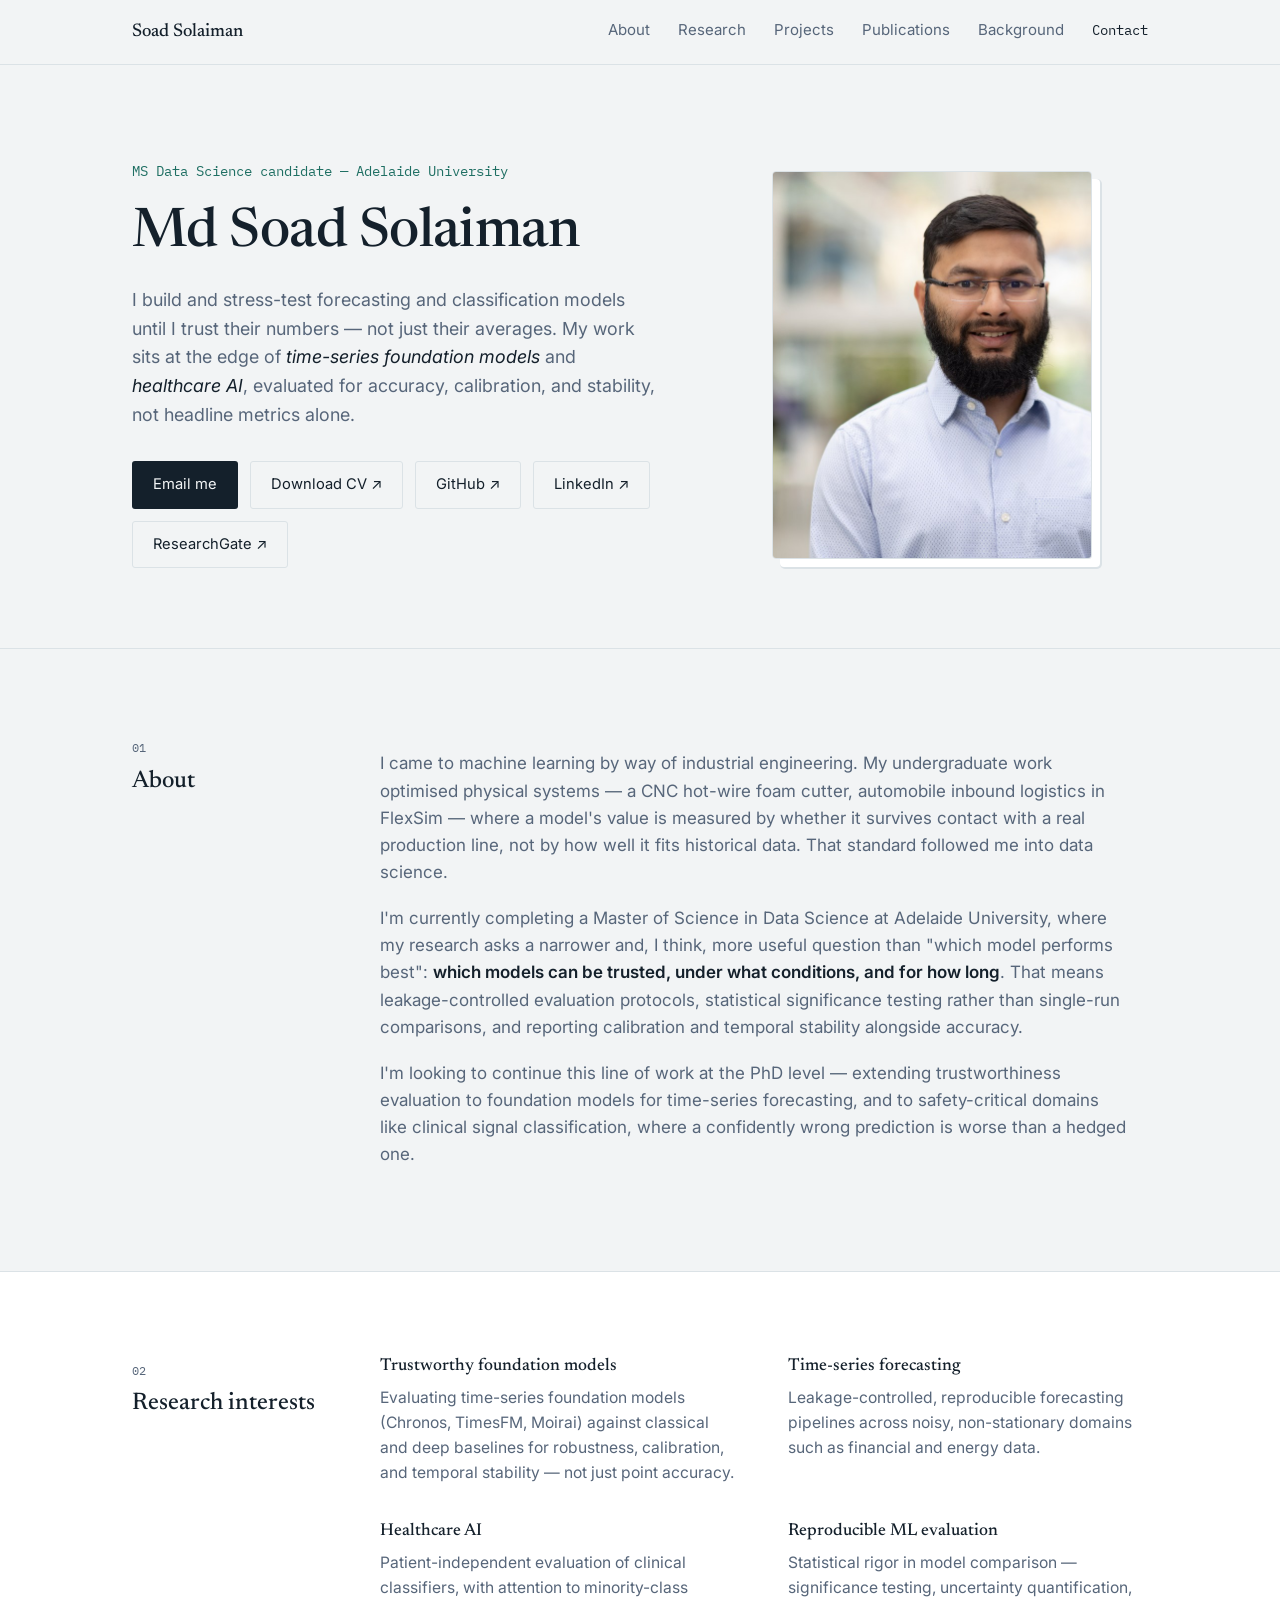
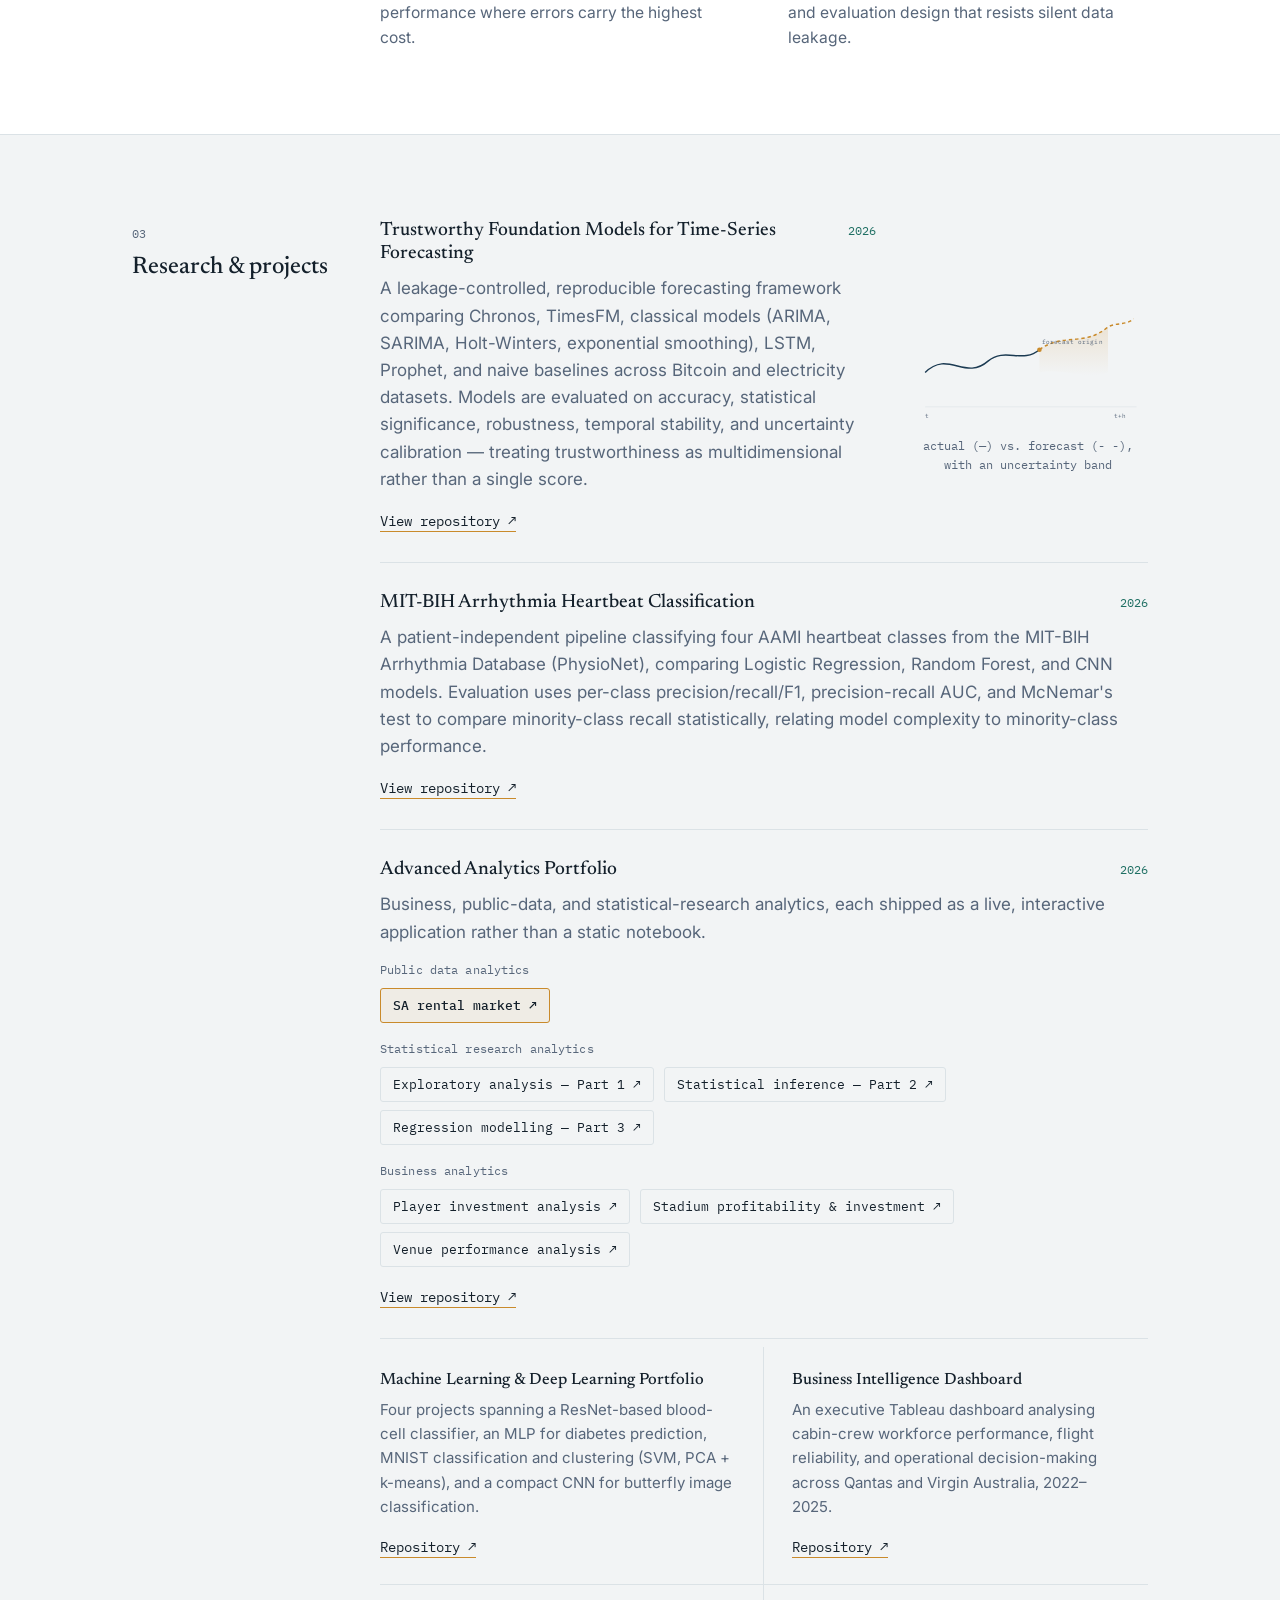
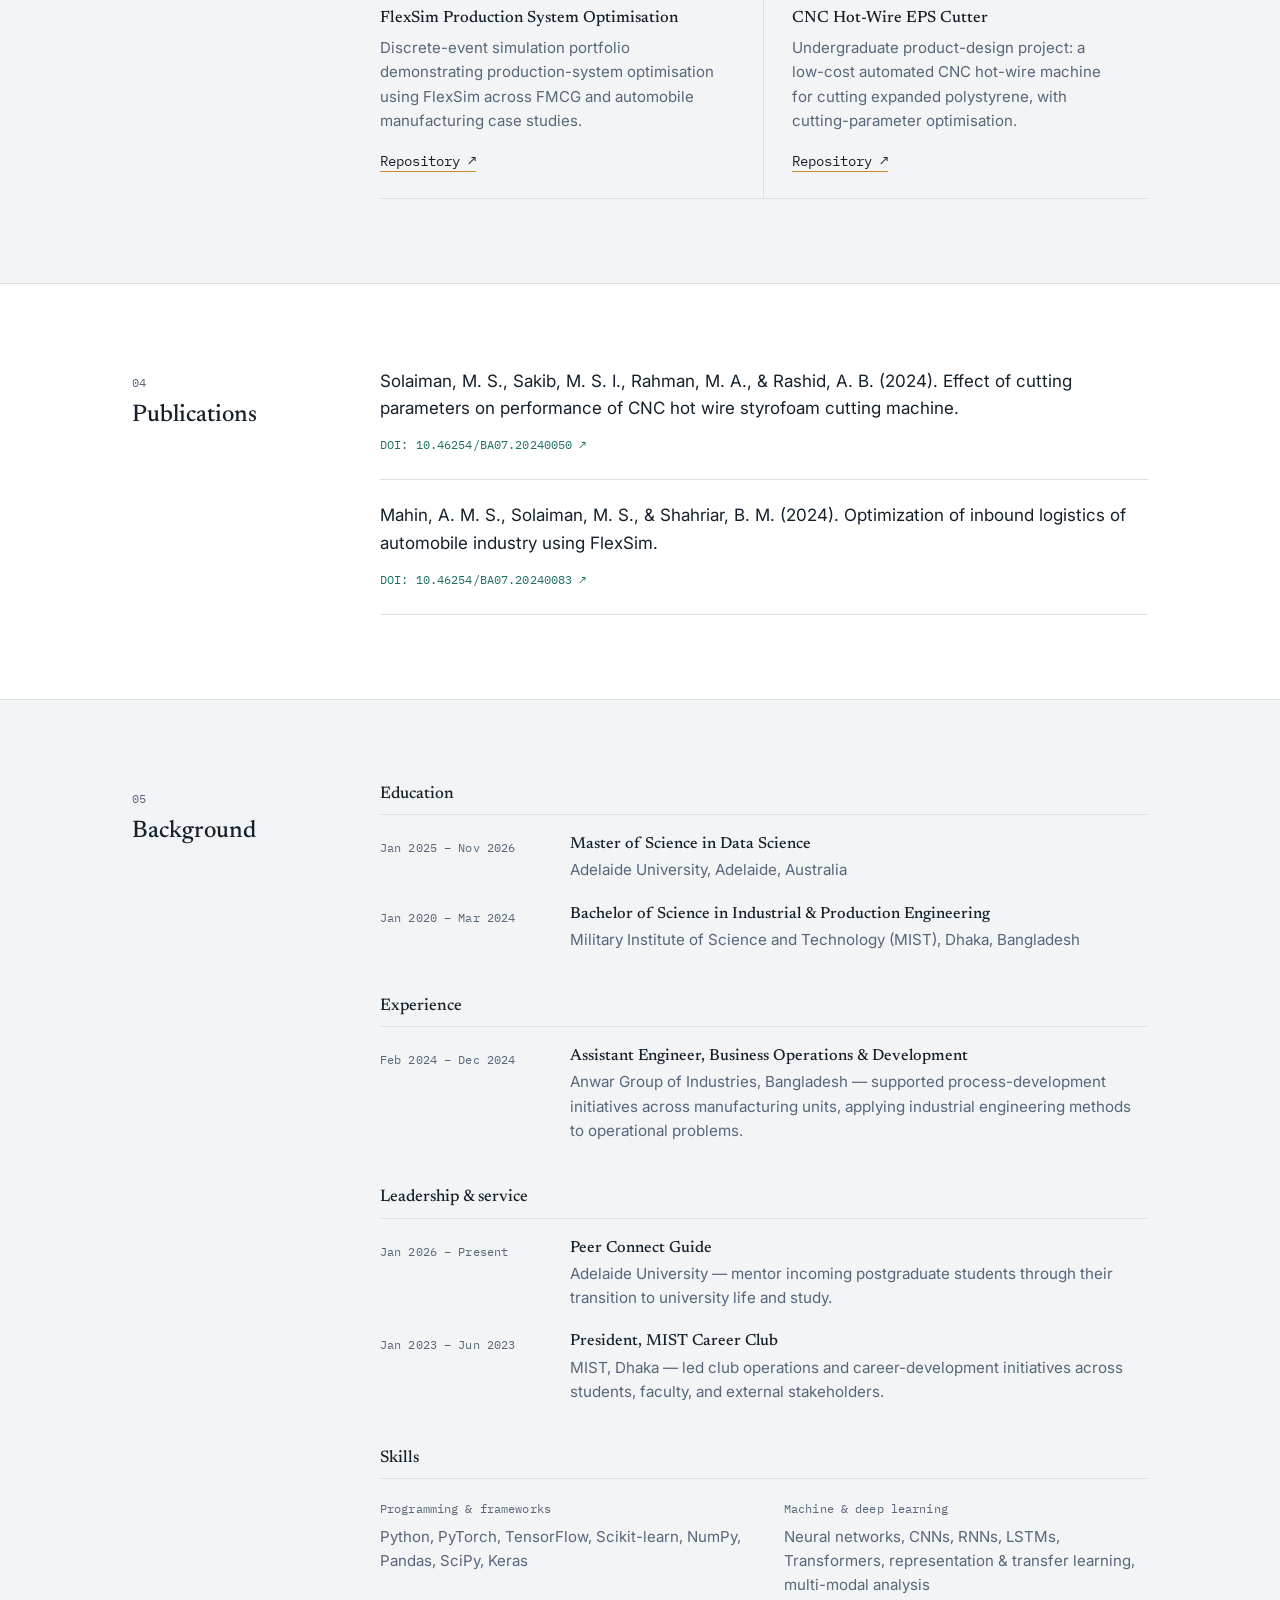
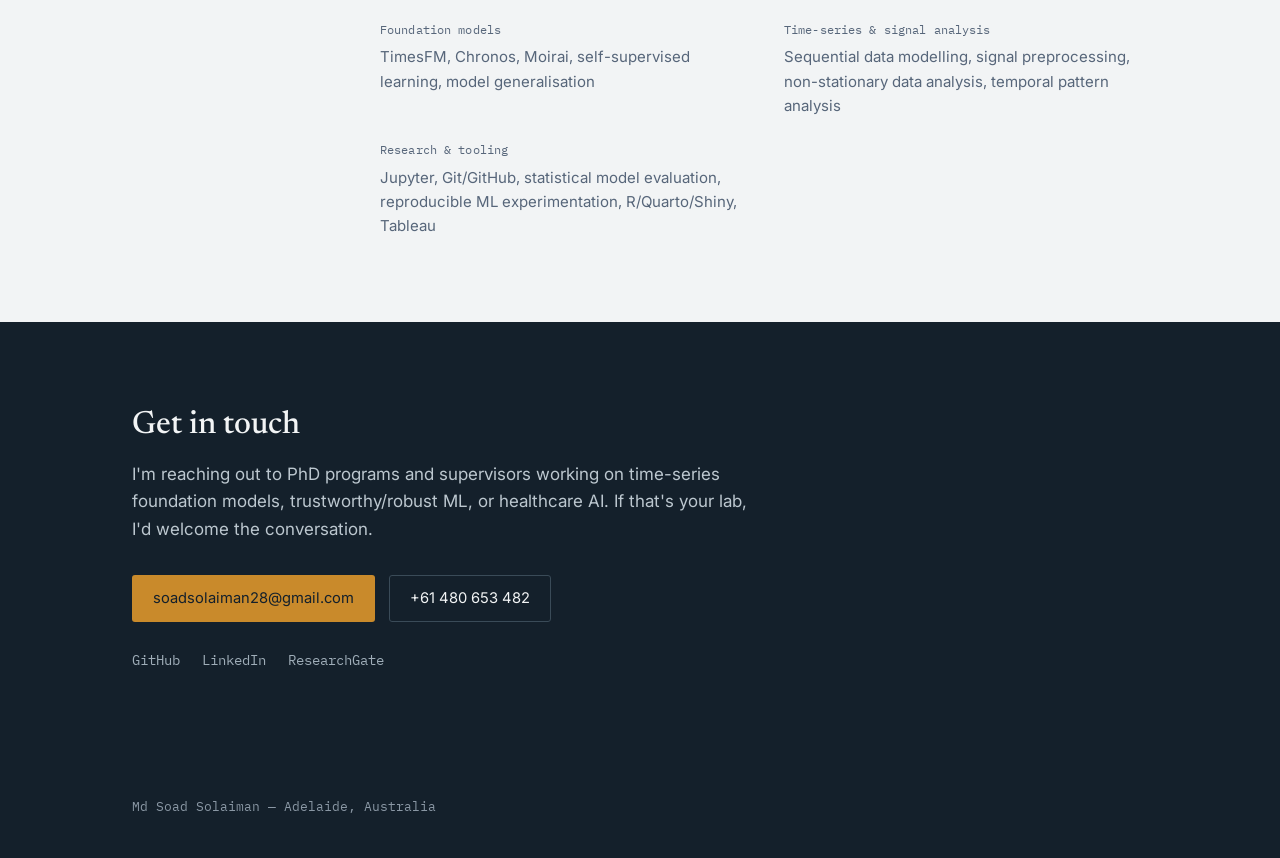
==== index.html @ 61854f60 "Personal site: scaffold structure, add CV button, favicon, meta, Netlify config" ====
<!DOCTYPE html>
<html lang="en">
<head>
<meta charset="UTF-8">
<meta name="viewport" content="width=device-width, initial-scale=1.0">
<title>Md Soad Solaiman — Trustworthy ML for Time-Series &amp; Healthcare</title>
<meta name="description" content="Md Soad Solaiman — MS Data Science candidate, Adelaide University. Research on trustworthy foundation models for time-series forecasting and healthcare AI.">
<meta name="author" content="Md Soad Solaiman">
<meta name="theme-color" content="#14202B">

<!-- TODO: replace this domain with your real Netlify URL (or custom domain) once the site is live -->
<link rel="canonical" href="https://md-soad-solaiman.netlify.app/">
<meta property="og:type" content="website">
<meta property="og:title" content="Md Soad Solaiman — Trustworthy ML for Time-Series &amp; Healthcare">
<meta property="og:description" content="MS Data Science candidate, Adelaide University. Research on trustworthy foundation models for time-series forecasting and healthcare AI.">
<meta property="og:url" content="https://md-soad-solaiman.netlify.app/">
<meta property="og:image" content="https://md-soad-solaiman.netlify.app/assets/og-image.png">
<meta name="twitter:card" content="summary_large_image">
<meta name="twitter:title" content="Md Soad Solaiman — Trustworthy ML for Time-Series &amp; Healthcare">
<meta name="twitter:description" content="MS Data Science candidate, Adelaide University. Research on trustworthy foundation models for time-series forecasting and healthcare AI.">
<meta name="twitter:image" content="https://md-soad-solaiman.netlify.app/assets/og-image.png">

<link rel="icon" href="assets/favicon.svg" type="image/svg+xml">
<link rel="icon" href="assets/favicon.ico" sizes="32x32">
<link rel="apple-touch-icon" href="assets/apple-touch-icon.png">

<link rel="preconnect" href="https://fonts.googleapis.com">
<link rel="preconnect" href="https://fonts.gstatic.com" crossorigin>
<link href="https://fonts.googleapis.com/css2?family=Newsreader:ital,wght@0,400;0,500;0,600;1,400;1,500&family=Inter:wght@400;500;600&family=IBM+Plex+Mono:wght@400;500&display=swap" rel="stylesheet">
<link rel="stylesheet" href="css/style.css">
</head>
<body>

<a class="skip-link" href="#main">Skip to content</a>

<header class="site-header">
  <div class="wrap header-inner">
    <a href="#top" class="wordmark">Soad Solaiman</a>
    <nav class="site-nav" id="site-nav" aria-label="Primary">
      <a href="#about">About</a>
      <a href="#research">Research</a>
      <a href="#projects">Projects</a>
      <a href="#publications">Publications</a>
      <a href="#background">Background</a>
      <a href="#contact" class="nav-cta">Contact</a>
    </nav>
    <button class="nav-toggle" type="button" aria-label="Toggle menu" aria-controls="site-nav" aria-expanded="false">
      <span></span><span></span><span></span>
    </button>
  </div>
</header>

<main id="main">

  <!-- HERO -->
  <section class="hero" id="top">
    <div class="wrap hero-grid">
      <div class="hero-text">
        <p class="eyebrow">MS Data Science candidate — Adelaide University</p>
        <h1>Md Soad Solaiman</h1>
        <p class="hero-lede">
          I build and stress-test forecasting and classification models until I trust
          their numbers — not just their averages. My work sits at the edge of
          <em>time-series foundation models</em> and <em>healthcare AI</em>, evaluated
          for accuracy, calibration, and stability, not headline metrics alone.
        </p>
        <div class="hero-links">
          <a href="mailto:soadsolaiman28@gmail.com" class="btn btn-primary">Email me</a>
          <a href="assets/CV.pdf" class="btn btn-ghost" target="_blank" rel="noopener">Download CV ↗</a>
          <a href="https://github.com/mdsoadsolaiman" class="btn btn-ghost" target="_blank" rel="noopener">GitHub ↗</a>
          <a href="https://www.linkedin.com/in/md-soad-solaiman" class="btn btn-ghost" target="_blank" rel="noopener">LinkedIn ↗</a>
          <a href="https://www.researchgate.net/profile/Md-Soad-Solaiman" class="btn btn-ghost" target="_blank" rel="noopener">ResearchGate ↗</a>
        </div>
      </div>

      <div class="hero-figure">
        <img src="assets/profile.jpg" alt="Portrait of Md Soad Solaiman" class="profile-photo" width="640" height="776" fetchpriority="high">
      </div>
    </div>
  </section>

  <!-- ABOUT -->
  <section class="section" id="about">
    <div class="wrap section-grid">
      <div class="section-label">
        <span class="mono-label">01</span>
        <h2>About</h2>
      </div>
      <div class="section-body">
        <p>
          I came to machine learning by way of industrial engineering. My undergraduate
          work optimised physical systems — a CNC hot-wire foam cutter, automobile
          inbound logistics in FlexSim — where a model's value is measured by whether
          it survives contact with a real production line, not by how well it fits
          historical data. That standard followed me into data science.
        </p>
        <p>
          I'm currently completing a Master of Science in Data Science at Adelaide
          University, where my research asks a narrower and, I think, more useful
          question than "which model performs best": <strong>which models can be
          trusted, under what conditions, and for how long</strong>. That means
          leakage-controlled evaluation protocols, statistical significance testing
          rather than single-run comparisons, and reporting calibration and temporal
          stability alongside accuracy.
        </p>
        <p>
          I'm looking to continue this line of work at the PhD level — extending
          trustworthiness evaluation to foundation models for time-series forecasting,
          and to safety-critical domains like clinical signal classification, where a
          confidently wrong prediction is worse than a hedged one.
        </p>
      </div>
    </div>
  </section>

  <!-- RESEARCH INTERESTS -->
  <section class="section section-alt" id="research">
    <div class="wrap section-grid">
      <div class="section-label">
        <span class="mono-label">02</span>
        <h2>Research interests</h2>
      </div>
      <div class="section-body">
        <div class="interest-list">
          <div class="interest">
            <h3>Trustworthy foundation models</h3>
            <p>Evaluating time-series foundation models (Chronos, TimesFM, Moirai) against
            classical and deep baselines for robustness, calibration, and temporal
            stability — not just point accuracy.</p>
          </div>
          <div class="interest">
            <h3>Time-series forecasting</h3>
            <p>Leakage-controlled, reproducible forecasting pipelines across noisy,
            non-stationary domains such as financial and energy data.</p>
          </div>
          <div class="interest">
            <h3>Healthcare AI</h3>
            <p>Patient-independent evaluation of clinical classifiers, with attention to
            minority-class performance where errors carry the highest cost.</p>
          </div>
          <div class="interest">
            <h3>Reproducible ML evaluation</h3>
            <p>Statistical rigor in model comparison — significance testing, uncertainty
            quantification, and evaluation design that resists silent data leakage.</p>
          </div>
        </div>
      </div>
    </div>
  </section>

  <!-- PROJECTS -->
  <section class="section" id="projects">
    <div class="wrap section-grid">
      <div class="section-label">
        <span class="mono-label">03</span>
        <h2>Research &amp; projects</h2>
      </div>
      <div class="section-body">

        <article class="project project-featured project-with-figure">
          <div class="project-body">
            <div class="project-head">
              <h3>Trustworthy Foundation Models for Time-Series Forecasting</h3>
              <span class="tag">2026</span>
            </div>
            <p>
              A leakage-controlled, reproducible forecasting framework comparing Chronos,
              TimesFM, classical models (ARIMA, SARIMA, Holt-Winters, exponential
              smoothing), LSTM, Prophet, and naive baselines across Bitcoin and
              electricity datasets. Models are evaluated on accuracy, statistical
              significance, robustness, temporal stability, and uncertainty calibration —
              treating trustworthiness as multidimensional rather than a single score.
            </p>
            <a href="https://github.com/mdsoadsolaiman/Time-Series-Foundation-Models" target="_blank" rel="noopener" class="project-link">View repository ↗</a>
          </div>
          <div class="project-figure" aria-hidden="true">
            <svg viewBox="0 0 420 300" class="sparkline">
              <defs>
                <linearGradient id="band" x1="0" y1="0" x2="0" y2="1">
                  <stop offset="0%" stop-color="#C98A2B" stop-opacity="0.16"/>
                  <stop offset="100%" stop-color="#C98A2B" stop-opacity="0"/>
                </linearGradient>
              </defs>
              <line x1="30" y1="250" x2="400" y2="250" class="axis"/>
              <path d="M230,150 C270,120 310,145 350,110 L350,190 C310,205 270,180 230,190 Z" fill="url(#band)"/>
              <path d="M30,190 C70,150 100,205 140,170 C170,145 200,175 230,150"
                    class="line-actual" fill="none"/>
              <path d="M230,150 C270,120 310,145 350,110 C365,102 380,108 395,96"
                    class="line-forecast" fill="none"/>
              <circle cx="230" cy="150" r="4" class="split-dot"/>
              <text x="234" y="140" class="mono-label">forecast origin</text>
              <text x="30" y="270" class="mono-label">t</text>
              <text x="360" y="270" class="mono-label">t+h</text>
            </svg>
            <p class="figure-caption">actual (—) vs. forecast (- -), with an uncertainty band</p>
          </div>
        </article>

        <article class="project project-featured">
          <div class="project-head">
            <h3>MIT-BIH Arrhythmia Heartbeat Classification</h3>
            <span class="tag">2026</span>
          </div>
          <p>
            A patient-independent pipeline classifying four AAMI heartbeat classes from
            the MIT-BIH Arrhythmia Database (PhysioNet), comparing Logistic Regression,
            Random Forest, and CNN models. Evaluation uses per-class precision/recall/F1,
            precision-recall AUC, and McNemar's test to compare minority-class recall
            statistically, relating model complexity to minority-class performance.
          </p>
          <a href="https://github.com/mdsoadsolaiman/MIT-BIH-Heartbeat-Classification" target="_blank" rel="noopener" class="project-link">View repository ↗</a>
        </article>

        <article class="project project-featured">
          <div class="project-head">
            <h3>Advanced Analytics Portfolio</h3>
            <span class="tag">2026</span>
          </div>
          <p>
            Business, public-data, and statistical-research analytics, each shipped as a
            live, interactive application rather than a static notebook.
          </p>

          <div class="demo-group">
            <span class="mono-label demo-group-label">Public data analytics</span>
            <div class="demo-links">
              <a href="https://sa-rental-market.netlify.app" target="_blank" rel="noopener" class="demo-link demo-link-featured">SA rental market ↗</a>
            </div>
          </div>
          <div class="demo-group">
            <span class="mono-label demo-group-label">Statistical research analytics</span>
            <div class="demo-links">
              <a href="https://academia-exploratory-part-1.netlify.app" target="_blank" rel="noopener" class="demo-link">Exploratory analysis — Part 1 ↗</a>
              <a href="https://academia-statistical-inference-part2.netlify.app" target="_blank" rel="noopener" class="demo-link">Statistical inference — Part 2 ↗</a>
              <a href="https://academia-regression-model-part-3.netlify.app" target="_blank" rel="noopener" class="demo-link">Regression modelling — Part 3 ↗</a>
            </div>
          </div>
          <div class="demo-group">
            <span class="mono-label demo-group-label">Business analytics</span>
            <div class="demo-links">
              <a href="https://player-investment-analysis.netlify.app" target="_blank" rel="noopener" class="demo-link">Player investment analysis ↗</a>
              <a href="https://stadium-profitability-and-investment.netlify.app" target="_blank" rel="noopener" class="demo-link">Stadium profitability &amp; investment ↗</a>
              <a href="https://venue-performance-analysis.netlify.app" target="_blank" rel="noopener" class="demo-link">Venue performance analysis ↗</a>
            </div>
          </div>

          <a href="https://github.com/mdsoadsolaiman/Advanced-Analytics" target="_blank" rel="noopener" class="project-link">View repository ↗</a>
        </article>

        <div class="project-grid">
          <article class="project">
            <h4>Machine Learning &amp; Deep Learning Portfolio</h4>
            <p>Four projects spanning a ResNet-based blood-cell classifier, an MLP for
            diabetes prediction, MNIST classification and clustering (SVM, PCA + k-means),
            and a compact CNN for butterfly image classification.</p>
            <a href="https://github.com/mdsoadsolaiman/Machine-Learning-and-Deep-Learning-Projects" target="_blank" rel="noopener" class="project-link">Repository ↗</a>
          </article>
          <article class="project">
            <h4>Business Intelligence Dashboard</h4>
            <p>An executive Tableau dashboard analysing cabin-crew workforce performance,
            flight reliability, and operational decision-making across Qantas and Virgin
            Australia, 2022–2025.</p>
            <a href="https://github.com/mdsoadsolaiman/Business-Intelligence-Dashboard" target="_blank" rel="noopener" class="project-link">Repository ↗</a>
          </article>
          <article class="project">
            <h4>FlexSim Production System Optimisation</h4>
            <p>Discrete-event simulation portfolio demonstrating production-system
            optimisation using FlexSim across FMCG and automobile manufacturing case
            studies.</p>
            <a href="https://github.com/mdsoadsolaiman/Flexsim-Production-System-Optimization" target="_blank" rel="noopener" class="project-link">Repository ↗</a>
          </article>
          <article class="project">
            <h4>CNC Hot-Wire EPS Cutter</h4>
            <p>Undergraduate product-design project: a low-cost automated CNC hot-wire
            machine for cutting expanded polystyrene, with cutting-parameter
            optimisation.</p>
            <a href="https://github.com/mdsoadsolaiman/CNC-Hot-Wire-EPS-Cutter" target="_blank" rel="noopener" class="project-link">Repository ↗</a>
          </article>
        </div>
      </div>
    </div>
  </section>

  <!-- PUBLICATIONS -->
  <section class="section section-alt" id="publications">
    <div class="wrap section-grid">
      <div class="section-label">
        <span class="mono-label">04</span>
        <h2>Publications</h2>
      </div>
      <div class="section-body">
        <ul class="pub-list">
          <li>
            <p>Solaiman, M. S., Sakib, M. S. I., Rahman, M. A., &amp; Rashid, A. B. (2024).
            Effect of cutting parameters on performance of CNC hot wire styrofoam
            cutting machine.</p>
            <a href="https://doi.org/10.46254/BA07.20240050" target="_blank" rel="noopener" class="mono-label pub-doi">DOI: 10.46254/BA07.20240050 ↗</a>
          </li>
          <li>
            <p>Mahin, A. M. S., Solaiman, M. S., &amp; Shahriar, B. M. (2024). Optimization
            of inbound logistics of automobile industry using FlexSim.</p>
            <a href="https://doi.org/10.46254/BA07.20240083" target="_blank" rel="noopener" class="mono-label pub-doi">DOI: 10.46254/BA07.20240083 ↗</a>
          </li>
        </ul>
      </div>
    </div>
  </section>

  <!-- BACKGROUND: education, experience, leadership, skills -->
  <section class="section" id="background">
    <div class="wrap section-grid">
      <div class="section-label">
        <span class="mono-label">05</span>
        <h2>Background</h2>
      </div>
      <div class="section-body">

        <h3 class="subhead">Education</h3>
        <div class="timeline">
          <div class="timeline-item">
            <span class="mono-label timeline-date">Jan 2025 – Nov 2026</span>
            <div>
              <h4>Master of Science in Data Science</h4>
              <p>Adelaide University, Adelaide, Australia</p>
            </div>
          </div>
          <div class="timeline-item">
            <span class="mono-label timeline-date">Jan 2020 – Mar 2024</span>
            <div>
              <h4>Bachelor of Science in Industrial &amp; Production Engineering</h4>
              <p>Military Institute of Science and Technology (MIST), Dhaka, Bangladesh</p>
            </div>
          </div>
        </div>

        <h3 class="subhead">Experience</h3>
        <div class="timeline">
          <div class="timeline-item">
            <span class="mono-label timeline-date">Feb 2024 – Dec 2024</span>
            <div>
              <h4>Assistant Engineer, Business Operations &amp; Development</h4>
              <p>Anwar Group of Industries, Bangladesh — supported process-development
              initiatives across manufacturing units, applying industrial engineering
              methods to operational problems.</p>
            </div>
          </div>
        </div>

        <h3 class="subhead">Leadership &amp; service</h3>
        <div class="timeline">
          <div class="timeline-item">
            <span class="mono-label timeline-date">Jan 2026 – Present</span>
            <div>
              <h4>Peer Connect Guide</h4>
              <p>Adelaide University — mentor incoming postgraduate students through
              their transition to university life and study.</p>
            </div>
          </div>
          <div class="timeline-item">
            <span class="mono-label timeline-date">Jan 2023 – Jun 2023</span>
            <div>
              <h4>President, MIST Career Club</h4>
              <p>MIST, Dhaka — led club operations and career-development initiatives
              across students, faculty, and external stakeholders.</p>
            </div>
          </div>
        </div>

        <h3 class="subhead">Skills</h3>
        <div class="skill-groups">
          <div class="skill-group">
            <span class="mono-label">Programming &amp; frameworks</span>
            <p>Python, PyTorch, TensorFlow, Scikit-learn, NumPy, Pandas, SciPy, Keras</p>
          </div>
          <div class="skill-group">
            <span class="mono-label">Machine &amp; deep learning</span>
            <p>Neural networks, CNNs, RNNs, LSTMs, Transformers, representation &amp;
            transfer learning, multi-modal analysis</p>
          </div>
          <div class="skill-group">
            <span class="mono-label">Foundation models</span>
            <p>TimesFM, Chronos, Moirai, self-supervised learning, model generalisation</p>
          </div>
          <div class="skill-group">
            <span class="mono-label">Time-series &amp; signal analysis</span>
            <p>Sequential data modelling, signal preprocessing, non-stationary data
            analysis, temporal pattern analysis</p>
          </div>
          <div class="skill-group">
            <span class="mono-label">Research &amp; tooling</span>
            <p>Jupyter, Git/GitHub, statistical model evaluation, reproducible ML
            experimentation, R/Quarto/Shiny, Tableau</p>
          </div>
        </div>
      </div>
    </div>
  </section>

  <!-- CONTACT -->
  <section class="section contact" id="contact">
    <div class="wrap">
      <h2>Get in touch</h2>
      <p>
        I'm reaching out to PhD programs and supervisors working on time-series
        foundation models, trustworthy/robust ML, or healthcare AI. If that's your
        lab, I'd welcome the conversation.
      </p>
      <div class="contact-links">
        <a href="mailto:soadsolaiman28@gmail.com" class="btn btn-primary">soadsolaiman28@gmail.com</a>
        <a href="tel:+61480653482" class="btn btn-ghost">+61 480 653 482</a>
      </div>
      <div class="contact-socials">
        <a href="https://github.com/mdsoadsolaiman" target="_blank" rel="noopener">GitHub</a>
        <a href="https://www.linkedin.com/in/md-soad-solaiman" target="_blank" rel="noopener">LinkedIn</a>
        <a href="https://www.researchgate.net/profile/Md-Soad-Solaiman" target="_blank" rel="noopener">ResearchGate</a>
      </div>
    </div>
  </section>

</main>

<footer class="site-footer">
  <div class="wrap">
    <p>Md Soad Solaiman — Adelaide, Australia</p>
  </div>
</footer>

<script src="js/main.js"></script>
</body>
</html>
---- css/style.css ----
/* ---------------------------------------------
   Tokens
--------------------------------------------- */
:root {
  --bg: #F2F4F5;
  --surface: #FFFFFF;
  --ink: #14202B;
  --ink-soft: #57667A;
  --ink-faint: #8A97A4;
  --line: #DBE2E6;
  --accent: #C98A2B;
  --accent-2: #1F6F63;
  --navy: #1B3A52;

  --serif: 'Newsreader', Georgia, serif;
  --sans: 'Inter', -apple-system, BlinkMacSystemFont, sans-serif;
  --mono: 'IBM Plex Mono', 'SFMono-Regular', Menlo, monospace;

  --max: 880px;
  --max-wide: 1080px;
  --radius: 3px;
}

* { box-sizing: border-box; }

html { scroll-behavior: smooth; }

@media (prefers-reduced-motion: reduce) {
  html { scroll-behavior: auto; }
  * { animation: none !important; transition: none !important; }
}

body {
  margin: 0;
  background: var(--bg);
  color: var(--ink);
  font-family: var(--sans);
  font-size: 17px;
  line-height: 1.6;
  -webkit-font-smoothing: antialiased;
}

.wrap {
  max-width: var(--max-wide);
  margin: 0 auto;
  padding: 0 32px;
}

.skip-link {
  position: absolute;
  left: -999px;
  top: auto;
  background: var(--ink);
  color: var(--bg);
  padding: 10px 16px;
  z-index: 100;
}
.skip-link:focus {
  left: 16px;
  top: 16px;
}

a {
  color: inherit;
}

h1, h2, h3, h4 {
  font-family: var(--serif);
  font-weight: 500;
  line-height: 1.2;
  margin: 0 0 0.5em;
  color: var(--ink);
}

:focus-visible {
  outline: 2px solid var(--accent);
  outline-offset: 2px;
}

.mono-label {
  font-family: var(--mono);
  font-size: 0.78rem;
  color: var(--ink-soft);
  letter-spacing: 0.01em;
}

/* ---------------------------------------------
   Header / nav
--------------------------------------------- */
.site-header {
  position: sticky;
  top: 0;
  z-index: 50;
  background: rgba(242, 244, 245, 0.88);
  backdrop-filter: blur(8px);
  border-bottom: 1px solid var(--line);
}

.header-inner {
  display: flex;
  align-items: center;
  justify-content: space-between;
  height: 64px;
}

.wordmark {
  font-family: var(--serif);
  font-size: 1.15rem;
  font-weight: 500;
  text-decoration: none;
  color: var(--ink);
}

.site-nav {
  display: flex;
  align-items: center;
  gap: 28px;
  font-size: 0.94rem;
}

.site-nav a {
  text-decoration: none;
  color: var(--ink-soft);
  border-bottom: 1px solid transparent;
  padding-bottom: 2px;
  transition: color 0.15s ease, border-color 0.15s ease;
}

.site-nav a:hover,
.site-nav a:focus-visible {
  color: var(--ink);
  border-color: var(--accent);
}

.nav-cta {
  color: var(--ink) !important;
  font-family: var(--mono);
  font-size: 0.85rem;
}

.nav-toggle {
  display: none;
  flex-direction: column;
  justify-content: center;
  gap: 5px;
  width: 32px;
  height: 32px;
  background: none;
  border: none;
  cursor: pointer;
  padding: 0;
}
.nav-toggle span {
  display: block;
  height: 2px;
  background: var(--ink);
  width: 100%;
}

/* ---------------------------------------------
   Hero
--------------------------------------------- */
.hero {
  padding: 96px 0 80px;
}

.hero-grid {
  display: grid;
  grid-template-columns: 1.1fr 0.9fr;
  gap: 56px;
  align-items: center;
}

.eyebrow {
  font-family: var(--mono);
  font-size: 0.85rem;
  color: var(--accent-2);
  margin: 0 0 18px;
}

.hero-text h1 {
  font-size: clamp(2.4rem, 5vw, 3.4rem);
  margin-bottom: 20px;
  letter-spacing: -0.01em;
}

.hero-lede {
  font-size: 1.12rem;
  color: var(--ink-soft);
  max-width: 54ch;
  margin: 0 0 32px;
}

.hero-lede em {
  font-style: italic;
  color: var(--ink);
}

.hero-links {
  display: flex;
  flex-wrap: wrap;
  gap: 12px;
}

.btn {
  display: inline-block;
  text-decoration: none;
  font-size: 0.92rem;
  padding: 11px 20px;
  border-radius: var(--radius);
  border: 1px solid transparent;
  transition: background 0.15s ease, border-color 0.15s ease, color 0.15s ease;
}

.btn-primary {
  background: var(--ink);
  color: var(--bg);
}
.btn-primary:hover { background: var(--navy); }

.btn-ghost {
  border-color: var(--line);
  color: var(--ink);
}
.btn-ghost:hover { border-color: var(--ink-soft); }

.hero-figure {
  display: flex;
  flex-direction: column;
  align-items: center;
}

.profile-photo {
  display: block;
  width: 100%;
  max-width: 320px;
  height: auto;
  border-radius: 4px;
  border: 1px solid var(--line);
  box-shadow: 8px 8px 0 0 var(--surface), 9px 9px 0 1px var(--line);
}

.sparkline {
  width: 100%;
  max-width: 420px;
  height: auto;
}

.axis {
  stroke: var(--line);
  stroke-width: 1;
}

.line-actual {
  stroke: var(--navy);
  stroke-width: 2.5;
}

.line-forecast {
  stroke: var(--accent);
  stroke-width: 2.5;
  stroke-dasharray: 6 5;
}

.split-dot {
  fill: var(--accent);
}

.sparkline .mono-label {
  font-size: 10px;
  fill: var(--ink-soft);
}

.figure-caption {
  font-family: var(--mono);
  font-size: 0.78rem;
  color: var(--ink-soft);
  margin-top: 8px;
}

/* ---------------------------------------------
   Sections
--------------------------------------------- */
.section {
  padding: 84px 0;
  border-top: 1px solid var(--line);
}

.section-alt {
  background: var(--surface);
}

.section-grid {
  display: grid;
  grid-template-columns: 200px 1fr;
  gap: 48px;
}

.section-label h2 {
  font-size: 1.5rem;
  margin-top: 6px;
}

.section-body p {
  color: var(--ink-soft);
  max-width: 68ch;
}

.section-body > p {
  margin-bottom: 1.1em;
}

.section-body strong {
  color: var(--ink);
  font-weight: 600;
}

/* Research interests */
.interest-list {
  display: grid;
  grid-template-columns: 1fr 1fr;
  gap: 36px 48px;
}

.interest h3 {
  font-size: 1.08rem;
  margin-bottom: 8px;
}

.interest p {
  margin: 0;
  font-size: 0.98rem;
}

/* Projects */
.project {
  padding: 28px 0;
  border-bottom: 1px solid var(--line);
}

.project:first-child {
  padding-top: 0;
}

.project-head {
  display: flex;
  align-items: baseline;
  justify-content: space-between;
  gap: 16px;
}

.project h3 {
  font-size: 1.2rem;
  margin-bottom: 10px;
}

.tag {
  font-family: var(--mono);
  font-size: 0.78rem;
  color: var(--accent-2);
  white-space: nowrap;
}

.project p {
  margin: 0 0 14px;
}

.project-link {
  font-family: var(--mono);
  font-size: 0.85rem;
  text-decoration: none;
  color: var(--ink);
  border-bottom: 1px solid var(--accent);
  padding-bottom: 1px;
}

.project-with-figure {
  display: grid;
  grid-template-columns: 1fr 240px;
  gap: 32px;
  align-items: center;
}

.project-with-figure .project-figure {
  display: flex;
  flex-direction: column;
  align-items: center;
}

.project-with-figure .sparkline {
  max-width: 240px;
}

.project-with-figure .figure-caption {
  text-align: center;
}

.demo-group {
  margin-bottom: 16px;
}

.demo-group-label {
  display: block;
  margin-bottom: 8px;
}

.demo-links {
  display: flex;
  flex-wrap: wrap;
  gap: 8px 10px;
}

.demo-link {
  font-family: var(--mono);
  font-size: 0.82rem;
  text-decoration: none;
  color: var(--ink);
  background: var(--bg);
  border: 1px solid var(--line);
  border-radius: 3px;
  padding: 6px 12px;
  transition: border-color 0.15s ease, background 0.15s ease;
}

.demo-link:hover {
  border-color: var(--accent-2);
}

.demo-link-featured {
  border-color: var(--accent);
  background: rgba(201, 138, 43, 0.08);
  font-weight: 500;
}

.project-grid {
  display: grid;
  grid-template-columns: 1fr 1fr;
  gap: 0;
  margin-top: 8px;
}

.project-grid .project {
  padding: 24px 28px 24px 0;
}

.project-grid .project:nth-child(odd) {
  border-right: 1px solid var(--line);
  padding-right: 28px;
}
.project-grid .project:nth-child(even) {
  padding-left: 28px;
}

.project-grid h4 {
  font-size: 1.02rem;
  margin-bottom: 8px;
}

.project-grid p {
  font-size: 0.94rem;
}

/* Publications */
.pub-list {
  list-style: none;
  margin: 0;
  padding: 0;
}

.pub-list li {
  padding: 22px 0;
  border-bottom: 1px solid var(--line);
}
.pub-list li:first-child { padding-top: 0; }

.pub-list p {
  margin: 0 0 8px;
  color: var(--ink);
}

.pub-doi {
  text-decoration: none;
  color: var(--accent-2);
}

/* Background: timeline + skills */
.subhead {
  font-size: 1.05rem;
  margin-top: 44px;
  margin-bottom: 20px;
  padding-bottom: 10px;
  border-bottom: 1px solid var(--line);
}
.subhead:first-child { margin-top: 0; }

.timeline-item {
  display: grid;
  grid-template-columns: 170px 1fr;
  gap: 20px;
  margin-bottom: 22px;
}

.timeline-date {
  padding-top: 3px;
}

.timeline-item h4 {
  font-size: 1rem;
  margin-bottom: 4px;
}

.timeline-item p {
  margin: 0;
  font-size: 0.95rem;
}

.skill-groups {
  display: grid;
  grid-template-columns: 1fr 1fr;
  gap: 22px 40px;
}

.skill-group span {
  display: block;
  margin-bottom: 6px;
}

.skill-group p {
  margin: 0;
  font-size: 0.94rem;
}

/* Contact */
.contact {
  text-align: left;
  background: var(--ink);
  color: var(--bg);
  border-top: none;
}

.contact h2 {
  color: var(--bg);
  font-size: 2rem;
}

.contact p {
  color: #BCC7CF;
  max-width: 56ch;
  margin-bottom: 32px;
}

.contact-links {
  display: flex;
  flex-wrap: wrap;
  gap: 14px;
  margin-bottom: 28px;
}

.contact .btn-primary {
  background: var(--accent);
  color: var(--ink);
}
.contact .btn-primary:hover { background: #DDA24B; }

.contact .btn-ghost {
  border-color: #3A4B58;
  color: var(--bg);
}
.contact .btn-ghost:hover { border-color: var(--bg); }

.contact-socials {
  display: flex;
  gap: 22px;
  font-family: var(--mono);
  font-size: 0.85rem;
}

.contact-socials a {
  text-decoration: none;
  color: #9FADB8;
}
.contact-socials a:hover { color: var(--bg); }

/* Footer */
.site-footer {
  padding: 28px 0;
  font-family: var(--mono);
  font-size: 0.8rem;
  color: var(--ink-faint);
  background: var(--ink);
}

/* ---------------------------------------------
   Responsive
--------------------------------------------- */
@media (max-width: 860px) {
  .hero-grid {
    grid-template-columns: 1fr;
  }
  .hero-figure { order: -1; max-width: 320px; margin: 0 auto 24px; }
  .section-grid {
    grid-template-columns: 1fr;
    gap: 20px;
  }
  .section-label {
    display: flex;
    align-items: baseline;
    gap: 12px;
  }
  .interest-list,
  .project-grid,
  .skill-groups {
    grid-template-columns: 1fr;
  }
  .project-grid .project:nth-child(odd) {
    border-right: none;
    padding-right: 0;
    border-bottom: 1px solid var(--line);
  }
  .project-grid .project:nth-child(even) {
    padding-left: 0;
  }
  .project-with-figure {
    grid-template-columns: 1fr;
  }
  .project-with-figure .project-figure {
    order: -1;
    margin-bottom: 20px;
  }
  .timeline-item {
    grid-template-columns: 1fr;
    gap: 4px;
  }
}

@media (max-width: 720px) {
  .site-nav {
    position: absolute;
    top: 64px;
    left: 0;
    right: 0;
    background: var(--surface);
    border-bottom: 1px solid var(--line);
    flex-direction: column;
    align-items: flex-start;
    gap: 0;
    padding: 8px 32px 16px;
    display: none;
  }
  .site-nav.open { display: flex; }
  .site-nav a {
    width: 100%;
    padding: 12px 0;
    border-bottom: 1px solid var(--line);
  }
  .nav-toggle { display: flex; }
  .wrap { padding: 0 20px; }
  .hero { padding: 56px 0 56px; }
}
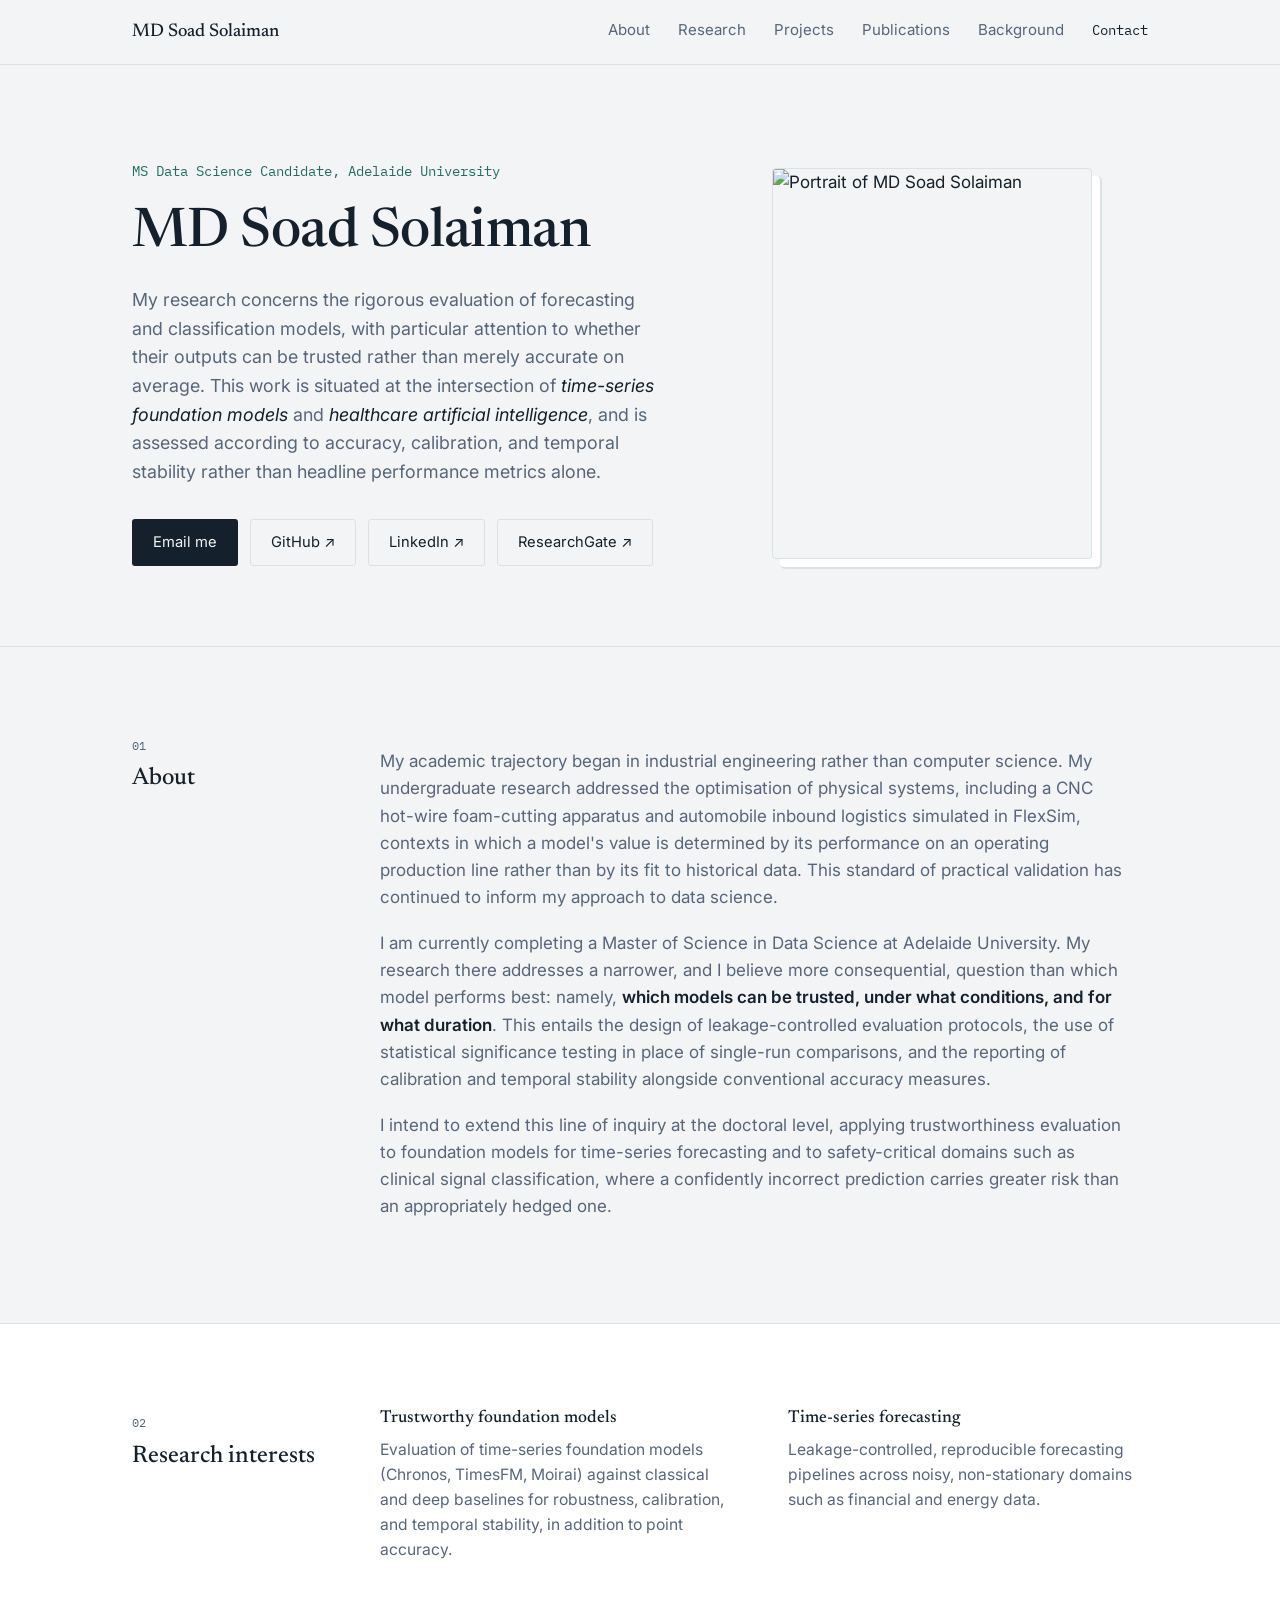
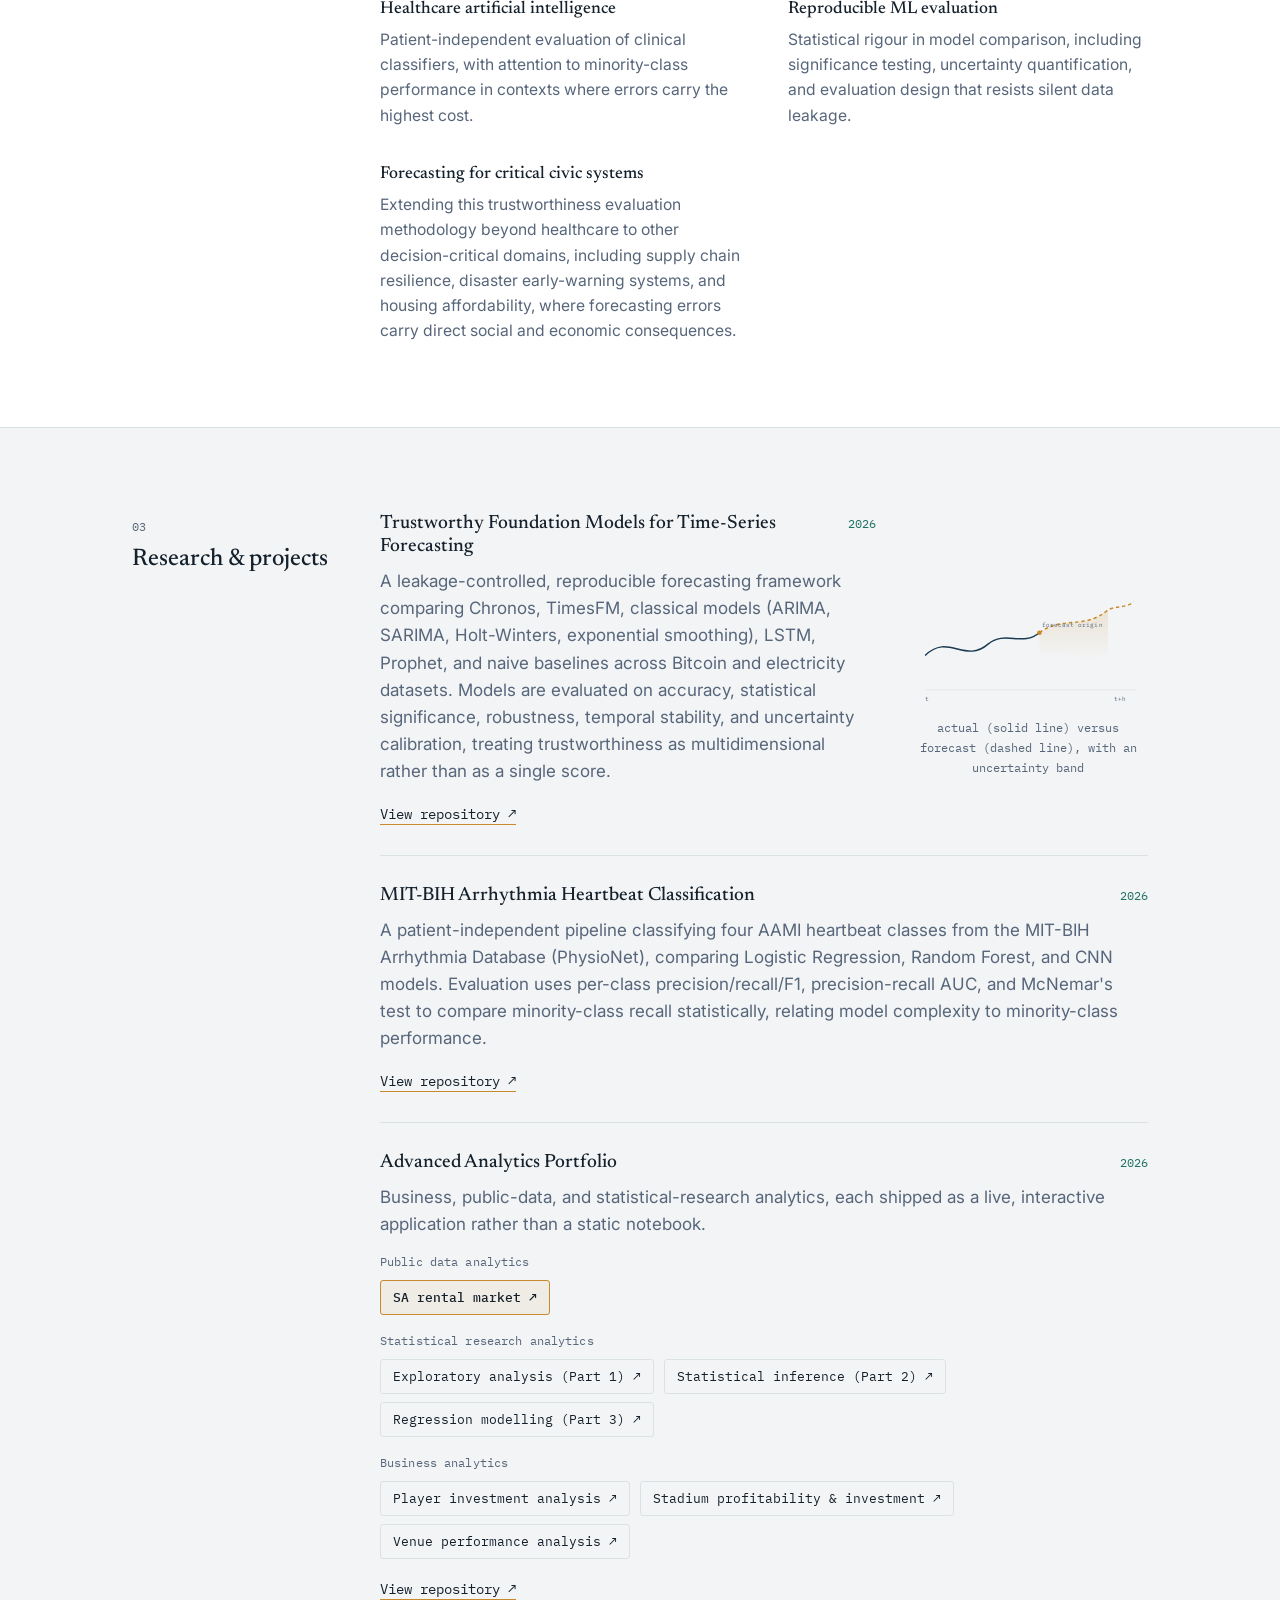
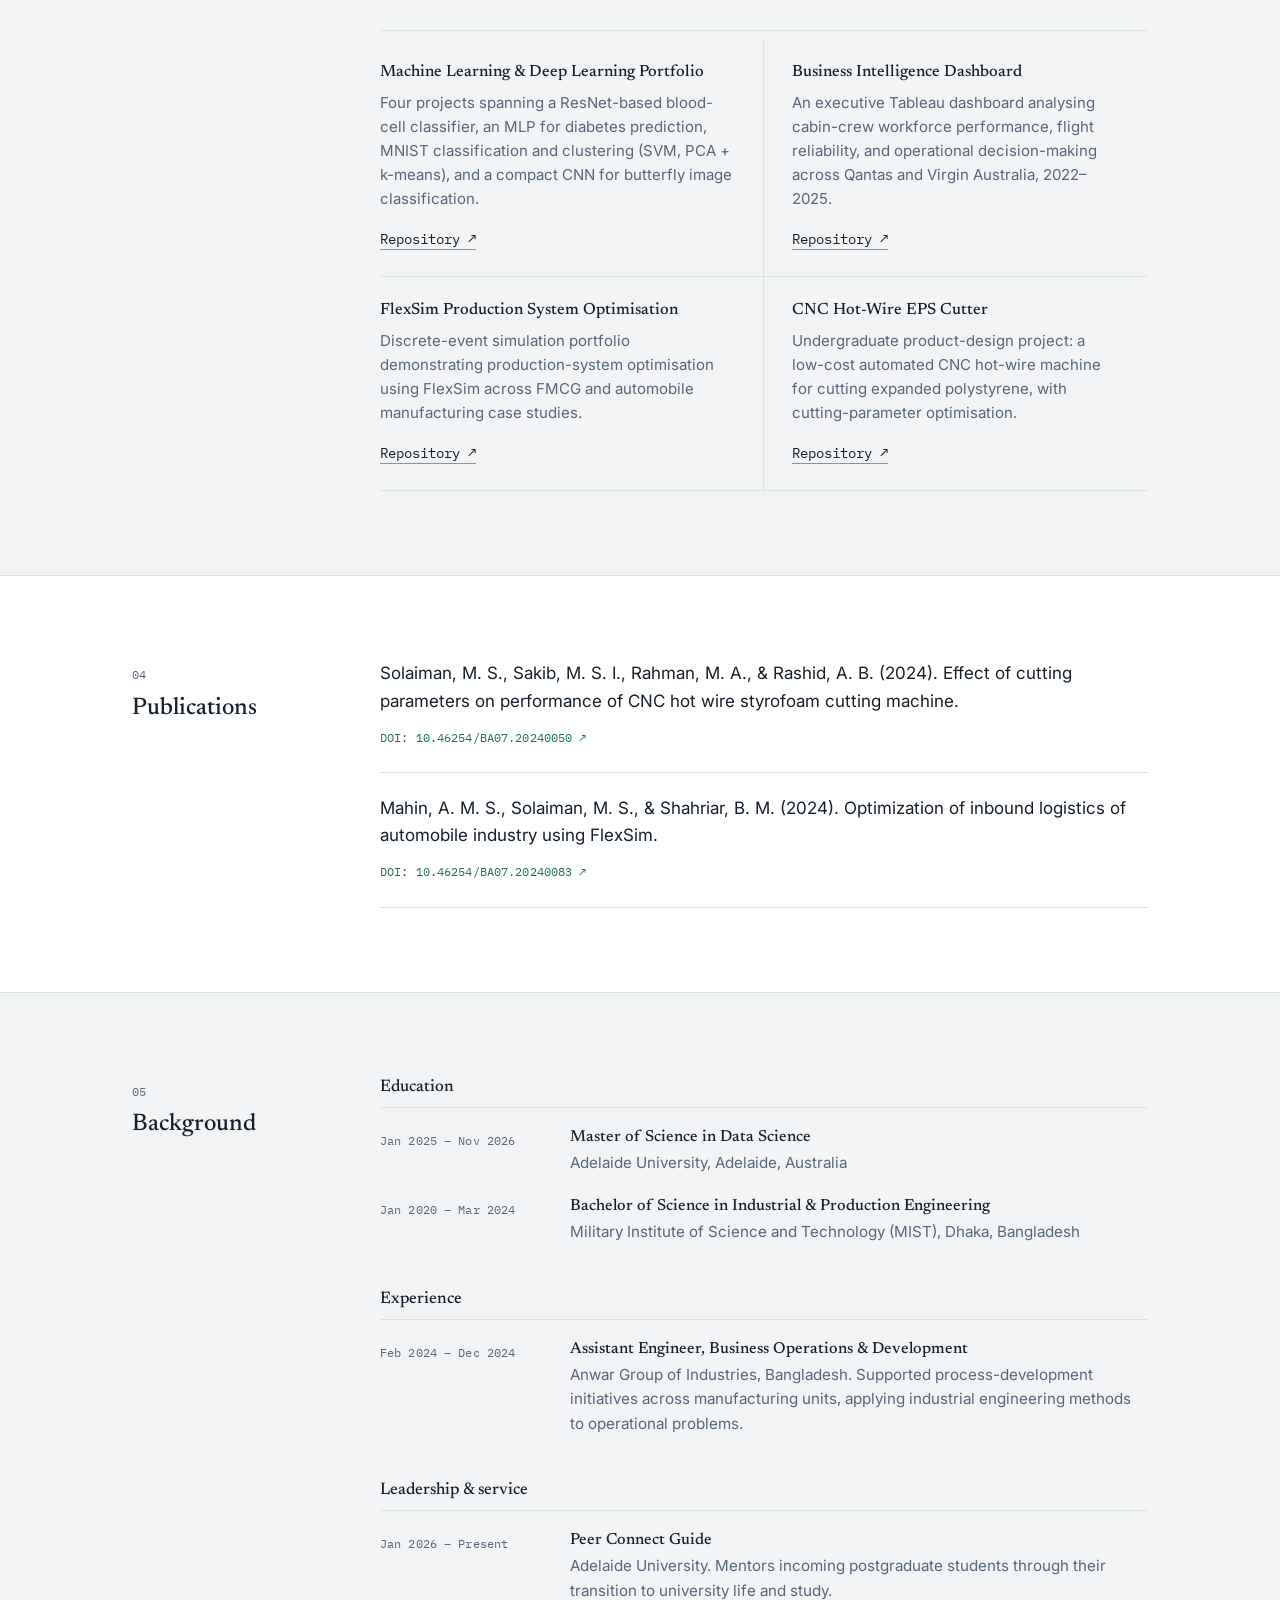
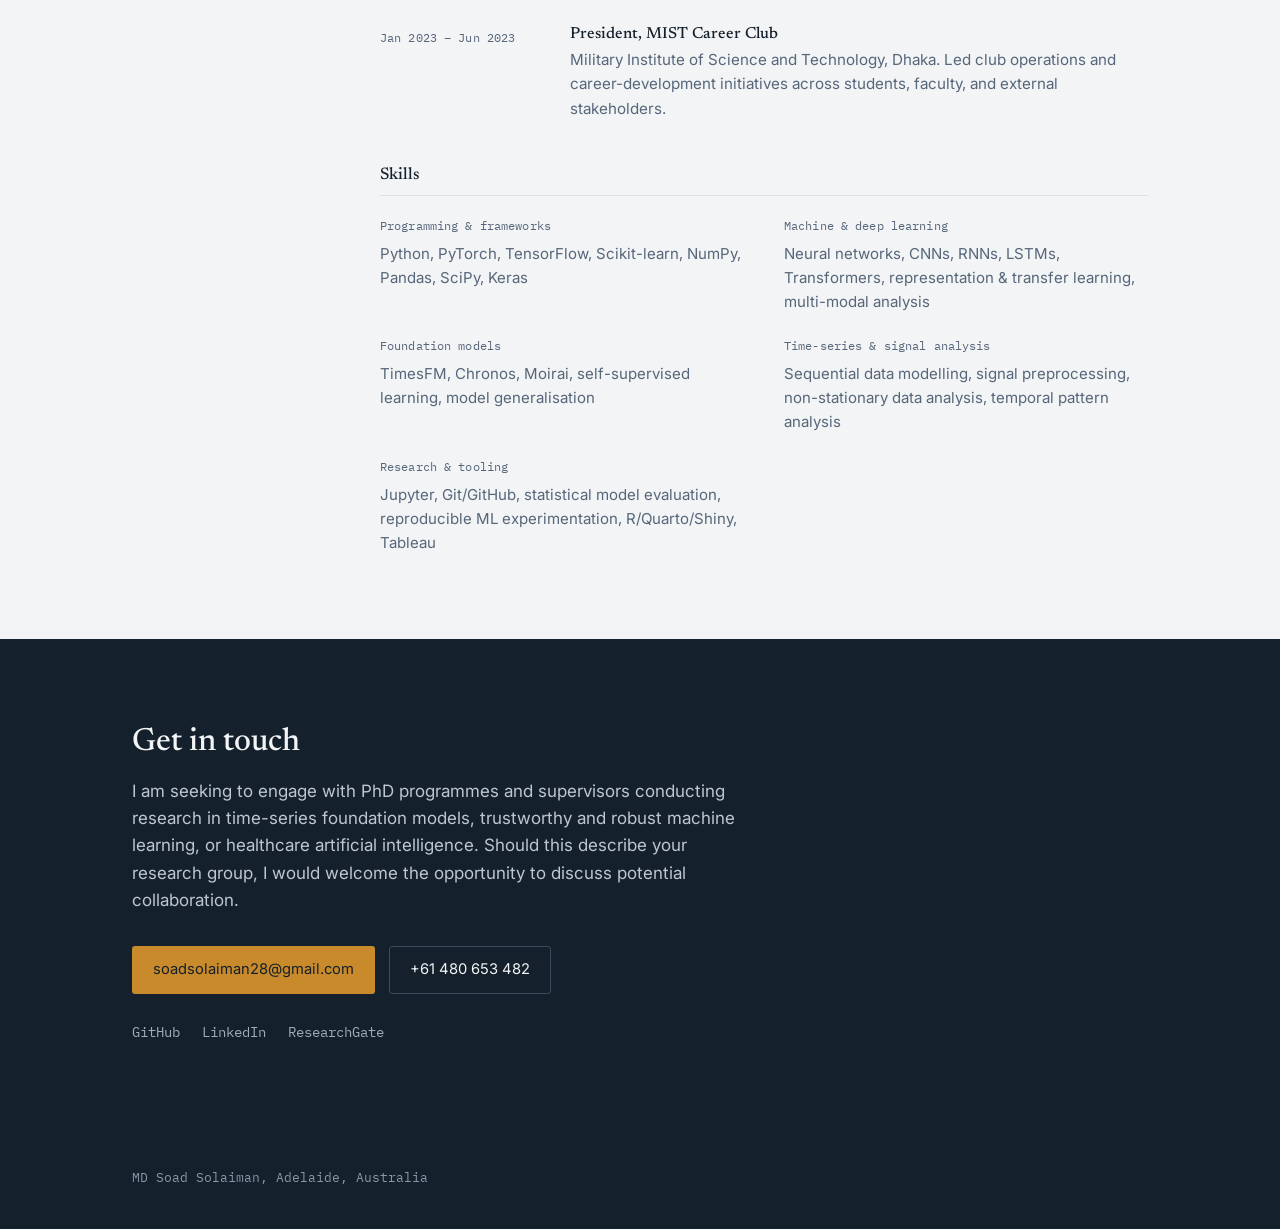
==== commit 6338ee21: "all" ====
--- a/index.html
+++ b/index.html
@@ -3,27 +3,8 @@
 <head>
 <meta charset="UTF-8">
 <meta name="viewport" content="width=device-width, initial-scale=1.0">
-<title>Md Soad Solaiman — Trustworthy ML for Time-Series &amp; Healthcare</title>
-<meta name="description" content="Md Soad Solaiman — MS Data Science candidate, Adelaide University. Research on trustworthy foundation models for time-series forecasting and healthcare AI.">
-<meta name="author" content="Md Soad Solaiman">
-<meta name="theme-color" content="#14202B">
-
-<!-- TODO: replace this domain with your real Netlify URL (or custom domain) once the site is live -->
-<link rel="canonical" href="https://md-soad-solaiman.netlify.app/">
-<meta property="og:type" content="website">
-<meta property="og:title" content="Md Soad Solaiman — Trustworthy ML for Time-Series &amp; Healthcare">
-<meta property="og:description" content="MS Data Science candidate, Adelaide University. Research on trustworthy foundation models for time-series forecasting and healthcare AI.">
-<meta property="og:url" content="https://md-soad-solaiman.netlify.app/">
-<meta property="og:image" content="https://md-soad-solaiman.netlify.app/assets/og-image.png">
-<meta name="twitter:card" content="summary_large_image">
-<meta name="twitter:title" content="Md Soad Solaiman — Trustworthy ML for Time-Series &amp; Healthcare">
-<meta name="twitter:description" content="MS Data Science candidate, Adelaide University. Research on trustworthy foundation models for time-series forecasting and healthcare AI.">
-<meta name="twitter:image" content="https://md-soad-solaiman.netlify.app/assets/og-image.png">
-
-<link rel="icon" href="assets/favicon.svg" type="image/svg+xml">
-<link rel="icon" href="assets/favicon.ico" sizes="32x32">
-<link rel="apple-touch-icon" href="assets/apple-touch-icon.png">
-
+<title>MD Soad Solaiman: Trustworthy Machine Learning for Time-Series Forecasting and Healthcare</title>
+<meta name="description" content="MD Soad Solaiman, MS Data Science candidate at Adelaide University. Research on trustworthy foundation models for time-series forecasting and healthcare artificial intelligence.">
 <link rel="preconnect" href="https://fonts.googleapis.com">
 <link rel="preconnect" href="https://fonts.gstatic.com" crossorigin>
 <link href="https://fonts.googleapis.com/css2?family=Newsreader:ital,wght@0,400;0,500;0,600;1,400;1,500&family=Inter:wght@400;500;600&family=IBM+Plex+Mono:wght@400;500&display=swap" rel="stylesheet">
@@ -35,8 +16,8 @@
 
 <header class="site-header">
   <div class="wrap header-inner">
-    <a href="#top" class="wordmark">Soad Solaiman</a>
-    <nav class="site-nav" id="site-nav" aria-label="Primary">
+    <a href="#top" class="wordmark">MD Soad Solaiman</a>
+    <nav class="site-nav" aria-label="Primary">
       <a href="#about">About</a>
       <a href="#research">Research</a>
       <a href="#projects">Projects</a>
@@ -44,7 +25,7 @@
       <a href="#background">Background</a>
       <a href="#contact" class="nav-cta">Contact</a>
     </nav>
-    <button class="nav-toggle" type="button" aria-label="Toggle menu" aria-controls="site-nav" aria-expanded="false">
+    <button class="nav-toggle" aria-label="Toggle menu" aria-expanded="false">
       <span></span><span></span><span></span>
     </button>
   </div>
@@ -56,17 +37,19 @@
   <section class="hero" id="top">
     <div class="wrap hero-grid">
       <div class="hero-text">
-        <p class="eyebrow">MS Data Science candidate — Adelaide University</p>
-        <h1>Md Soad Solaiman</h1>
+        <p class="eyebrow">MS Data Science Candidate, Adelaide University</p>
+        <h1>MD Soad Solaiman</h1>
         <p class="hero-lede">
-          I build and stress-test forecasting and classification models until I trust
-          their numbers — not just their averages. My work sits at the edge of
-          <em>time-series foundation models</em> and <em>healthcare AI</em>, evaluated
-          for accuracy, calibration, and stability, not headline metrics alone.
+          My research concerns the rigorous evaluation of forecasting and
+          classification models, with particular attention to whether their outputs
+          can be trusted rather than merely accurate on average. This work is
+          situated at the intersection of <em>time-series foundation models</em> and
+          <em>healthcare artificial intelligence</em>, and is assessed according to
+          accuracy, calibration, and temporal stability rather than headline
+          performance metrics alone.
         </p>
         <div class="hero-links">
           <a href="mailto:soadsolaiman28@gmail.com" class="btn btn-primary">Email me</a>
-          <a href="assets/CV.pdf" class="btn btn-ghost" target="_blank" rel="noopener">Download CV ↗</a>
           <a href="https://github.com/mdsoadsolaiman" class="btn btn-ghost" target="_blank" rel="noopener">GitHub ↗</a>
           <a href="https://www.linkedin.com/in/md-soad-solaiman" class="btn btn-ghost" target="_blank" rel="noopener">LinkedIn ↗</a>
           <a href="https://www.researchgate.net/profile/Md-Soad-Solaiman" class="btn btn-ghost" target="_blank" rel="noopener">ResearchGate ↗</a>
@@ -74,7 +57,7 @@
       </div>
 
       <div class="hero-figure">
-        <img src="assets/profile.jpg" alt="Portrait of Md Soad Solaiman" class="profile-photo" width="640" height="776" fetchpriority="high">
+        <img src="assets/profile.jpg" alt="Portrait of MD Soad Solaiman" class="profile-photo" width="640" height="784">
       </div>
     </div>
   </section>
@@ -88,26 +71,30 @@
       </div>
       <div class="section-body">
         <p>
-          I came to machine learning by way of industrial engineering. My undergraduate
-          work optimised physical systems — a CNC hot-wire foam cutter, automobile
-          inbound logistics in FlexSim — where a model's value is measured by whether
-          it survives contact with a real production line, not by how well it fits
-          historical data. That standard followed me into data science.
+          My academic trajectory began in industrial engineering rather than computer
+          science. My undergraduate research addressed the optimisation of physical
+          systems, including a CNC hot-wire foam-cutting apparatus and automobile
+          inbound logistics simulated in FlexSim, contexts in which a model's value is
+          determined by its performance on an operating production line rather than by
+          its fit to historical data. This standard of practical validation has
+          continued to inform my approach to data science.
         </p>
         <p>
-          I'm currently completing a Master of Science in Data Science at Adelaide
-          University, where my research asks a narrower and, I think, more useful
-          question than "which model performs best": <strong>which models can be
-          trusted, under what conditions, and for how long</strong>. That means
-          leakage-controlled evaluation protocols, statistical significance testing
-          rather than single-run comparisons, and reporting calibration and temporal
-          stability alongside accuracy.
+          I am currently completing a Master of Science in Data Science at Adelaide
+          University. My research there addresses a narrower, and I believe more
+          consequential, question than which model performs best: namely,
+          <strong>which models can be trusted, under what conditions, and for what
+          duration</strong>. This entails the design of leakage-controlled evaluation
+          protocols, the use of statistical significance testing in place of
+          single-run comparisons, and the reporting of calibration and temporal
+          stability alongside conventional accuracy measures.
         </p>
         <p>
-          I'm looking to continue this line of work at the PhD level — extending
-          trustworthiness evaluation to foundation models for time-series forecasting,
-          and to safety-critical domains like clinical signal classification, where a
-          confidently wrong prediction is worse than a hedged one.
+          I intend to extend this line of inquiry at the doctoral level, applying
+          trustworthiness evaluation to foundation models for time-series forecasting
+          and to safety-critical domains such as clinical signal classification, where
+          a confidently incorrect prediction carries greater risk than an
+          appropriately hedged one.
         </p>
       </div>
     </div>
@@ -124,9 +111,9 @@
         <div class="interest-list">
           <div class="interest">
             <h3>Trustworthy foundation models</h3>
-            <p>Evaluating time-series foundation models (Chronos, TimesFM, Moirai) against
-            classical and deep baselines for robustness, calibration, and temporal
-            stability — not just point accuracy.</p>
+            <p>Evaluation of time-series foundation models (Chronos, TimesFM, Moirai)
+            against classical and deep baselines for robustness, calibration, and
+            temporal stability, in addition to point accuracy.</p>
           </div>
           <div class="interest">
             <h3>Time-series forecasting</h3>
@@ -134,14 +121,23 @@
             non-stationary domains such as financial and energy data.</p>
           </div>
           <div class="interest">
-            <h3>Healthcare AI</h3>
+            <h3>Healthcare artificial intelligence</h3>
             <p>Patient-independent evaluation of clinical classifiers, with attention to
-            minority-class performance where errors carry the highest cost.</p>
+            minority-class performance in contexts where errors carry the highest
+            cost.</p>
           </div>
           <div class="interest">
             <h3>Reproducible ML evaluation</h3>
-            <p>Statistical rigor in model comparison — significance testing, uncertainty
-            quantification, and evaluation design that resists silent data leakage.</p>
+            <p>Statistical rigour in model comparison, including significance testing,
+            uncertainty quantification, and evaluation design that resists silent
+            data leakage.</p>
+          </div>
+          <div class="interest interest-wide">
+            <h3>Forecasting for critical civic systems</h3>
+            <p>Extending this trustworthiness evaluation methodology beyond healthcare
+            to other decision-critical domains, including supply chain resilience,
+            disaster early-warning systems, and housing affordability, where
+            forecasting errors carry direct social and economic consequences.</p>
           </div>
         </div>
       </div>
@@ -168,8 +164,9 @@
               TimesFM, classical models (ARIMA, SARIMA, Holt-Winters, exponential
               smoothing), LSTM, Prophet, and naive baselines across Bitcoin and
               electricity datasets. Models are evaluated on accuracy, statistical
-              significance, robustness, temporal stability, and uncertainty calibration —
-              treating trustworthiness as multidimensional rather than a single score.
+              significance, robustness, temporal stability, and uncertainty calibration,
+              treating trustworthiness as multidimensional rather than as a single
+              score.
             </p>
             <a href="https://github.com/mdsoadsolaiman/Time-Series-Foundation-Models" target="_blank" rel="noopener" class="project-link">View repository ↗</a>
           </div>
@@ -192,7 +189,7 @@
               <text x="30" y="270" class="mono-label">t</text>
               <text x="360" y="270" class="mono-label">t+h</text>
             </svg>
-            <p class="figure-caption">actual (—) vs. forecast (- -), with an uncertainty band</p>
+            <p class="figure-caption">actual (solid line) versus forecast (dashed line), with an uncertainty band</p>
           </div>
         </article>
 
@@ -230,9 +227,9 @@
           <div class="demo-group">
             <span class="mono-label demo-group-label">Statistical research analytics</span>
             <div class="demo-links">
-              <a href="https://academia-exploratory-part-1.netlify.app" target="_blank" rel="noopener" class="demo-link">Exploratory analysis — Part 1 ↗</a>
-              <a href="https://academia-statistical-inference-part2.netlify.app" target="_blank" rel="noopener" class="demo-link">Statistical inference — Part 2 ↗</a>
-              <a href="https://academia-regression-model-part-3.netlify.app" target="_blank" rel="noopener" class="demo-link">Regression modelling — Part 3 ↗</a>
+              <a href="https://academia-exploratory-part-1.netlify.app" target="_blank" rel="noopener" class="demo-link">Exploratory analysis (Part 1) ↗</a>
+              <a href="https://academia-statistical-inference-part2.netlify.app" target="_blank" rel="noopener" class="demo-link">Statistical inference (Part 2) ↗</a>
+              <a href="https://academia-regression-model-part-3.netlify.app" target="_blank" rel="noopener" class="demo-link">Regression modelling (Part 3) ↗</a>
             </div>
           </div>
           <div class="demo-group">
@@ -339,7 +336,7 @@
             <span class="mono-label timeline-date">Feb 2024 – Dec 2024</span>
             <div>
               <h4>Assistant Engineer, Business Operations &amp; Development</h4>
-              <p>Anwar Group of Industries, Bangladesh — supported process-development
+              <p>Anwar Group of Industries, Bangladesh. Supported process-development
               initiatives across manufacturing units, applying industrial engineering
               methods to operational problems.</p>
             </div>
@@ -352,7 +349,7 @@
             <span class="mono-label timeline-date">Jan 2026 – Present</span>
             <div>
               <h4>Peer Connect Guide</h4>
-              <p>Adelaide University — mentor incoming postgraduate students through
+              <p>Adelaide University. Mentors incoming postgraduate students through
               their transition to university life and study.</p>
             </div>
           </div>
@@ -360,8 +357,9 @@
             <span class="mono-label timeline-date">Jan 2023 – Jun 2023</span>
             <div>
               <h4>President, MIST Career Club</h4>
-              <p>MIST, Dhaka — led club operations and career-development initiatives
-              across students, faculty, and external stakeholders.</p>
+              <p>Military Institute of Science and Technology, Dhaka. Led club
+              operations and career-development initiatives across students, faculty,
+              and external stakeholders.</p>
             </div>
           </div>
         </div>
@@ -401,9 +399,10 @@
     <div class="wrap">
       <h2>Get in touch</h2>
       <p>
-        I'm reaching out to PhD programs and supervisors working on time-series
-        foundation models, trustworthy/robust ML, or healthcare AI. If that's your
-        lab, I'd welcome the conversation.
+        I am seeking to engage with PhD programmes and supervisors conducting research
+        in time-series foundation models, trustworthy and robust machine learning, or
+        healthcare artificial intelligence. Should this describe your research group,
+        I would welcome the opportunity to discuss potential collaboration.
       </p>
       <div class="contact-links">
         <a href="mailto:soadsolaiman28@gmail.com" class="btn btn-primary">soadsolaiman28@gmail.com</a>
@@ -421,7 +420,7 @@
 
 <footer class="site-footer">
   <div class="wrap">
-    <p>Md Soad Solaiman — Adelaide, Australia</p>
+    <p>MD Soad Solaiman, Adelaide, Australia</p>
   </div>
 </footer>
 
